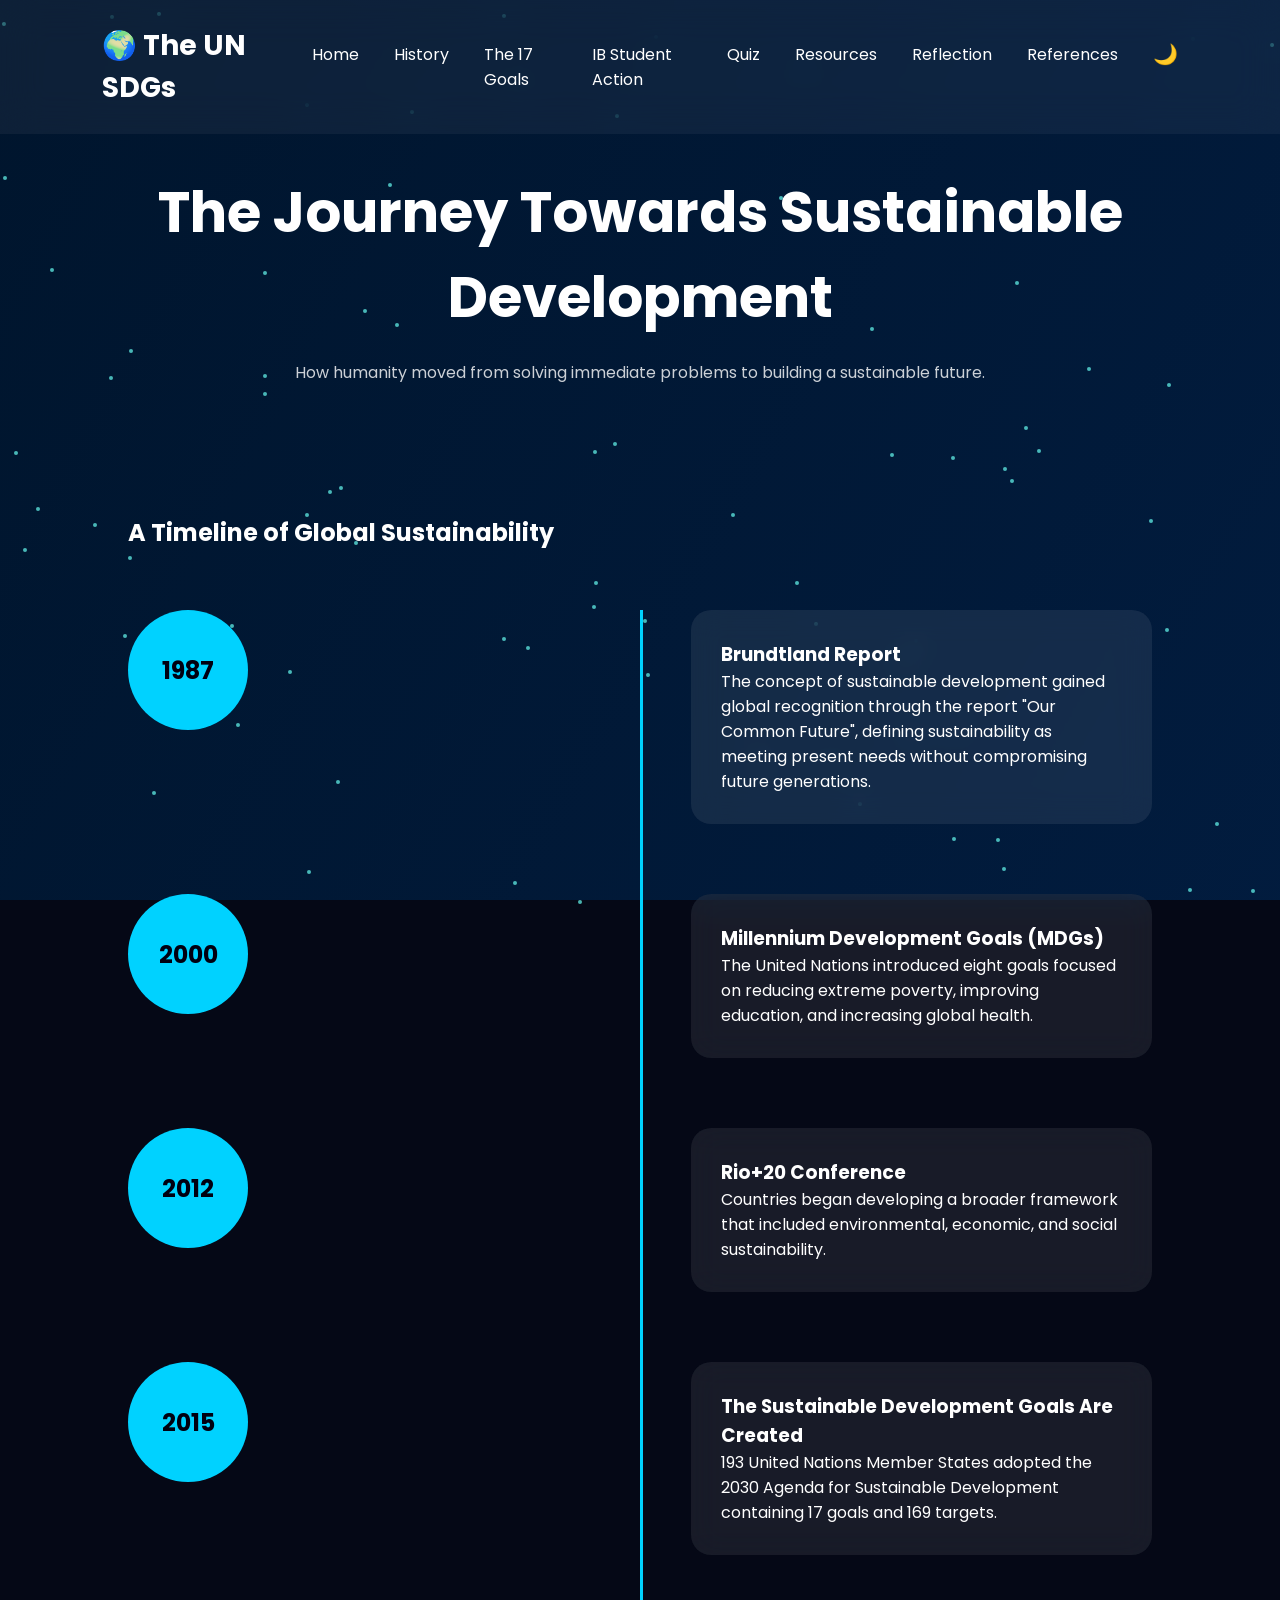
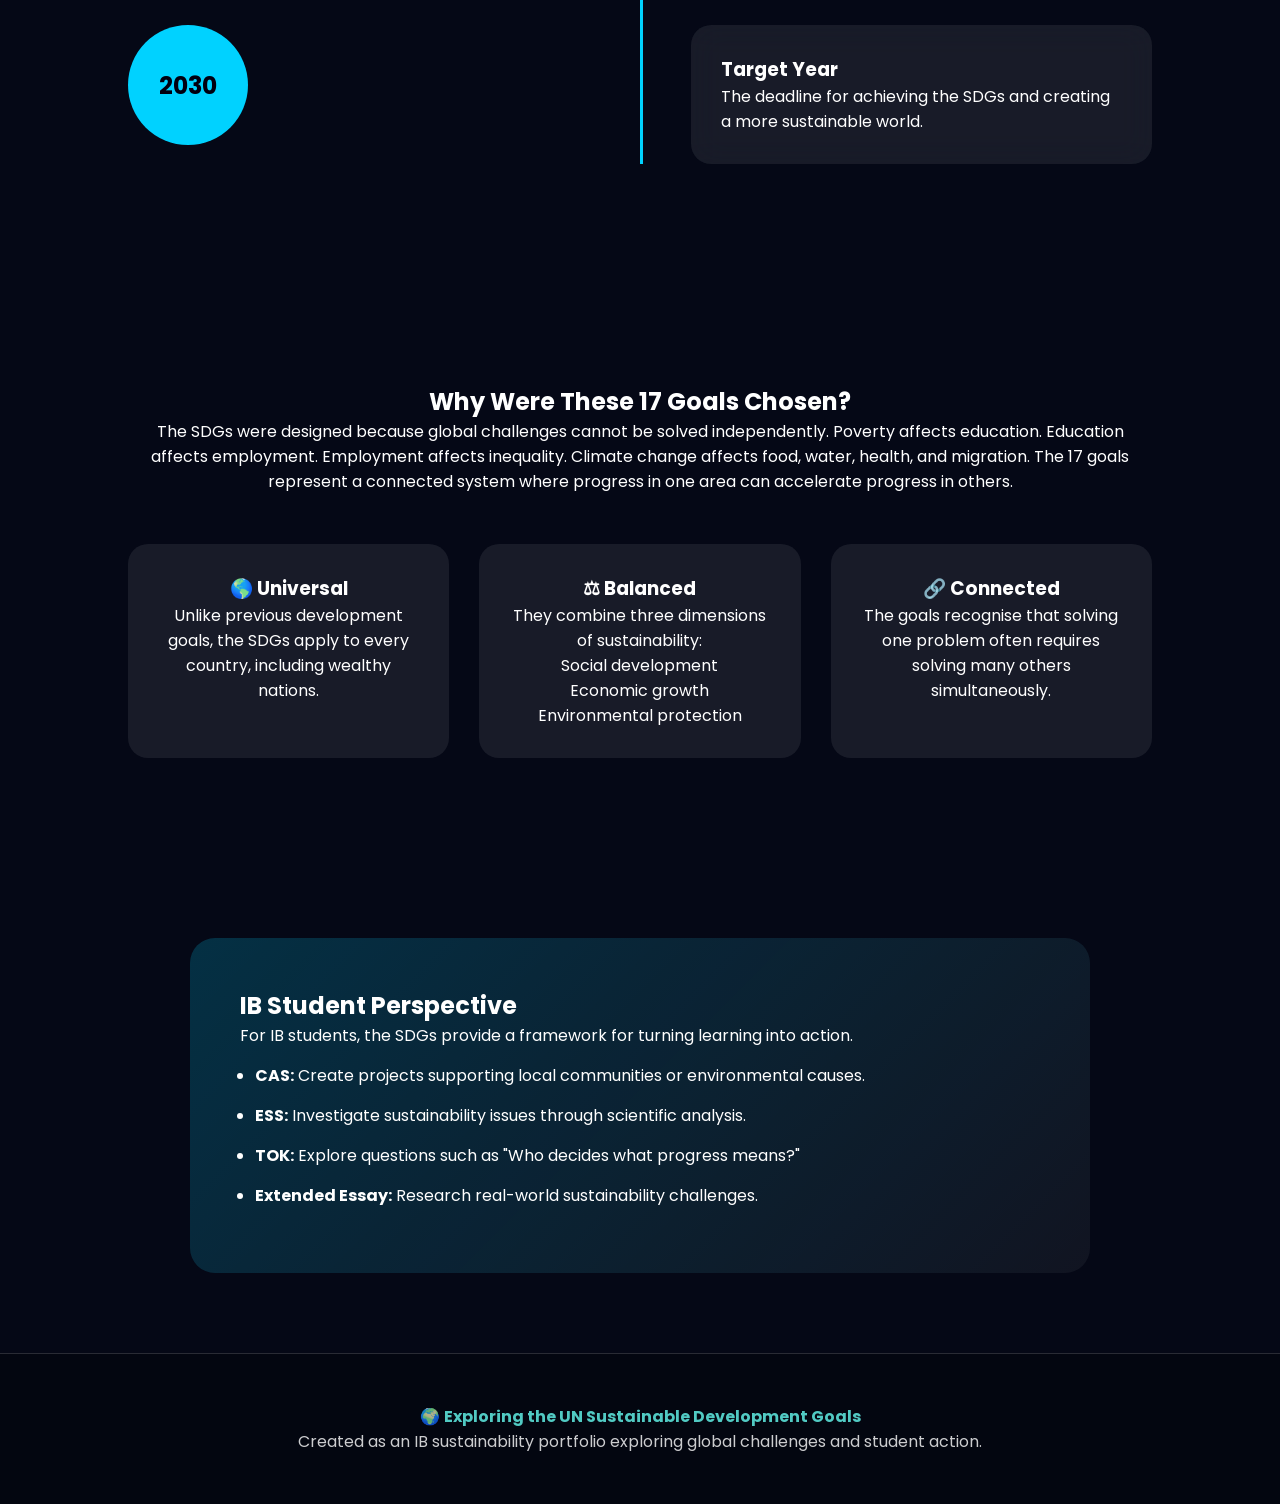
==== history.html @ d24078b5 "Initial upload of SDG portfolio" ====
<!DOCTYPE html>
<html lang="en">

<head>

<meta charset="UTF-8">
<meta name="viewport" content="width=device-width, initial-scale=1.0">

<title>History of the SDGs | The UN SDGs</title>

<link rel="stylesheet" href="assets/css/style.css">
<link rel="stylesheet" href="assets/css/animations.css">
<link rel="stylesheet" href="assets/css/history.css">


<link href="https://fonts.googleapis.com/css2?family=Poppins:wght@300;400;700&display=swap" rel="stylesheet">


</head>


<body>


<div class="background"></div>


<header>

<nav>

<div class="logo">

🌍 The UN SDGs

</div>


<div class="menu-toggle">

☰

</div>


<ul class="nav-links">

<li>
<a href="index.html">
Home
</a>
</li>


<li>
<a href="history.html">
History
</a>
</li>


<li>
<a href="goals.html">
The 17 Goals
</a>
</li>


<li>
<a href="ib.html">
IB Student Action
</a>
</li>


<li>
<a href="quiz.html">
Quiz
</a>
</li>


<li>
<a href="resources.html">
Resources
</a>
</li>


<li>
<a href="reflection.html">
Reflection
</a>
</li>


<li>
<a href="references.html">
References
</a>
</li>


<li>

<button id="theme-toggle">

🌙

</button>

</li>


</ul>


</nav>

</header>




<section class="history-hero">


<h1>
The Journey Towards Sustainable Development
</h1>


<p>
How humanity moved from solving immediate problems to building a sustainable future.
</p>


</section>





<section class="timeline-section">


<h2>
A Timeline of Global Sustainability
</h2>



<div class="timeline">



<div class="timeline-item">

<div class="year">
1987
</div>


<div class="content">

<h3>
Brundtland Report
</h3>

<p>

The concept of sustainable development gained global recognition through the report
"Our Common Future", defining sustainability as meeting present needs without compromising future generations.

</p>

</div>

</div>





<div class="timeline-item">

<div class="year">
2000
</div>


<div class="content">

<h3>
Millennium Development Goals (MDGs)
</h3>


<p>

The United Nations introduced eight goals focused on reducing extreme poverty, improving education, and increasing global health.

</p>


</div>

</div>






<div class="timeline-item">


<div class="year">
2012
</div>


<div class="content">

<h3>
Rio+20 Conference
</h3>


<p>

Countries began developing a broader framework that included environmental, economic, and social sustainability.

</p>

</div>


</div>






<div class="timeline-item">


<div class="year">
2015
</div>


<div class="content">


<h3>
The Sustainable Development Goals Are Created
</h3>


<p>

193 United Nations Member States adopted the 2030 Agenda for Sustainable Development containing 17 goals and 169 targets.

</p>


</div>


</div>







<div class="timeline-item">


<div class="year">
2030
</div>


<div class="content">

<h3>
Target Year
</h3>


<p>

The deadline for achieving the SDGs and creating a more sustainable world.

</p>


</div>


</div>




</div>


</section>







<section class="why">


<h2>
Why Were These 17 Goals Chosen?
</h2>



<p>

The SDGs were designed because global challenges cannot be solved independently.

Poverty affects education. Education affects employment. Employment affects inequality. Climate change affects food, water, health, and migration.

The 17 goals represent a connected system where progress in one area can accelerate progress in others.

</p>




<div class="why-grid">



<div>

<h3>
🌎 Universal
</h3>

<p>

Unlike previous development goals, the SDGs apply to every country, including wealthy nations.

</p>

</div>



<div>

<h3>
⚖ Balanced
</h3>

<p>

They combine three dimensions of sustainability:

<br>
Social development
<br>
Economic growth
<br>
Environmental protection

</p>

</div>





<div>

<h3>
🔗 Connected
</h3>


<p>

The goals recognise that solving one problem often requires solving many others simultaneously.

</p>


</div>


</div>


</section>







<section class="ib-box">


<h2>
IB Student Perspective
</h2>



<p>

For IB students, the SDGs provide a framework for turning learning into action.

</p>



<ul>

<li>
<strong>CAS:</strong> Create projects supporting local communities or environmental causes.
</li>


<li>
<strong>ESS:</strong> Investigate sustainability issues through scientific analysis.
</li>


<li>
<strong>TOK:</strong> Explore questions such as "Who decides what progress means?"
</li>


<li>
<strong>Extended Essay:</strong> Research real-world sustainability challenges.
</li>


</ul>



</section>





<footer>

<p>

🌍 <strong>
Exploring the UN Sustainable Development Goals
</strong>

</p>


<p>

Created as an IB sustainability portfolio exploring global challenges and student action.

</p>


</footer>

<script src="assets/js/particles.js"></script>

</body>

</html>
---- assets/css/style.css ----
*{
margin:0;
padding:0;
box-sizing:border-box;
}

body{

font-family:"Poppins",sans-serif;

background:#050816;

color:white;

overflow-x:hidden;

}

.background{

position:fixed;

width:100%;

height:100%;

background:

linear-gradient(120deg,#00152d,#021e44,#002855,#00152d);

background-size:400% 400%;

z-index:-10;

animation:gradient 15s ease infinite;

}

nav{

display:flex;

justify-content:space-between;

align-items:center;

padding:25px 8%;

backdrop-filter:blur(20px);

background:rgba(255,255,255,.05);

position:fixed;

width:100%;

z-index:100;

}

.logo{

font-size:28px;

font-weight:bold;

}

nav ul{

display:flex;

gap:35px;

list-style:none;

}

nav a{

text-decoration:none;

color:white;

transition:.3s;

}

nav a:hover{

color:#6ef3ff;

}

.hero{

display:flex;

justify-content:center;

align-items:center;

height:100vh;

text-align:center;

padding:40px;

}

.hero h1{

font-size:4rem;

max-width:900px;

}

.hero span{

color:#66fcf1;

}

.hero p{

margin-top:25px;

font-size:1.2rem;

opacity:.85;

max-width:700px;

margin-inline:auto;

}

.btn{

display:inline-block;

margin-top:40px;

padding:15px 35px;

background:#00d2ff;

border-radius:50px;

color:black;

text-decoration:none;

font-weight:bold;

transition:.3s;

}

.btn:hover{

transform:translateY(-5px);

box-shadow:0 0 30px cyan;

}

.intro{

padding:120px 10%;

text-align:center;

}

.intro h2{

font-size:2.8rem;

margin-bottom:25px;

}

.cards{

margin-top:70px;

display:grid;

grid-template-columns:repeat(auto-fit,minmax(300px,1fr));

gap:30px;

}

.card{

padding:40px;

background:rgba(255,255,255,.08);

border:1px solid rgba(255,255,255,.15);

border-radius:20px;

backdrop-filter:blur(15px);

transition:.4s;

}

.card:hover{

transform:translateY(-10px);

box-shadow:0 0 30px #00d2ff55;

}

footer{

padding:50px;

text-align:center;

background:#01040e;

margin-top:120px;

}

/* PART 6 UPGRADES */


nav.scrolled{

background:
rgba(0,0,0,.75);

}



.menu-toggle{

display:none;

font-size:30px;

cursor:pointer;

}



.light{

background:#eef7ff;

color:#111;

}



.light .card,
.light .goal-card,
.light .action-card{

background:white;

color:#111;

}





#theme-toggle{

border:none;

background:none;

font-size:20px;

cursor:pointer;

}




@media(max-width:900px){


.menu-toggle{

display:block;

}



.nav-links{

position:absolute;

top:80px;

right:0;

background:#071426;

width:100%;

display:none;

flex-direction:column;

padding:30px;

}



.nav-links.active{

display:flex;

}


}

/* =====================
PART 7 VISUAL UPGRADES
===================== */


.hero{

position:relative;

background:

linear-gradient(
rgba(0,10,30,.55),
rgba(0,10,30,.8)
),

url("../images/hero/earth.jpg");

background-size:cover;

background-position:center;

}



.hero-content{

position:relative;

z-index:2;

}



.hero-buttons{

display:flex;

justify-content:center;

gap:20px;

flex-wrap:wrap;

}



.secondary{

background:transparent;

border:

2px solid #66fcf1;

color:white;

}



.image-grid{

display:grid;

grid-template-columns:

repeat(auto-fit,minmax(280px,1fr));

gap:35px;

margin-top:60px;

}



.image-card{

background:

rgba(255,255,255,.08);

border-radius:25px;

overflow:hidden;

transition:.4s;

}



.image-card:hover{

transform:translateY(-15px);

box-shadow:

0 0 40px rgba(0,210,255,.4);

}



.image-card img{

width:100%;

height:220px;

object-fit:cover;

}



.image-card h3{

margin:20px;

}



.image-card p{

padding:0 20px 25px;

opacity:.8;

}

/* ==========================
FINAL FOOTER DESIGN
========================== */


footer{

padding:50px 10%;

text-align:center;

background:

rgba(0,0,0,.25);

border-top:

1px solid rgba(255,255,255,.15);

margin-top:80px;

}



footer p{

opacity:.8;

}



footer strong{

color:#66fcf1;

}

/* ==========================
MOBILE RESPONSIVENESS
========================== */


@media(max-width:900px){


.nav-links{


position:absolute;


top:80px;


left:0;


width:100%;


background:

rgba(0,0,0,.8);


flex-direction:column;


padding:30px;


display:none;


}



.nav-links.active{


display:flex;


}




.logo{

font-size:1rem;

}



.hero h1,
.goals-hero h1,
.quiz-hero h1,
.resource-hero h1,
.reference-hero h1,
.reflection-hero h1{


font-size:2.5rem;


}


}
---- assets/css/animations.css ----
@keyframes gradient{

0%{

background-position:0% 50%;

}

50%{

background-position:100% 50%;

}

100%{

background-position:0% 50%;

}

}

.hero{

animation:fade 1.5s ease;

}

@keyframes fade{

from{

opacity:0;

transform:translateY(50px);

}

to{

opacity:1;

transform:translateY(0);

}

}

.card{

animation:up 1.5s;

}

@keyframes up{

from{

opacity:0;

transform:translateY(60px);

}

to{

opacity:1;

transform:translateY(0);

}

}

.particle{

position:absolute;

width:4px;

height:4px;

background:#66fcf1;

border-radius:50%;

opacity:.7;

animation:

float 10s infinite;

}



@keyframes float{


0%{

transform:
translateY(0);

}


50%{

transform:
translateY(-100px);

}


100%{

transform:
translateY(0);

}


}

.card,
.image-card,
.action-card,
.subject-grid div{

opacity:0;

transform:
translateY(40px);

transition:

all .8s ease;

}
---- assets/css/history.css ----
.history-hero{

padding-top:170px;

text-align:center;

padding-bottom:80px;

}


.history-hero h1{

font-size:3.5rem;

}



.history-hero p{

margin-top:20px;

opacity:.8;

}




.timeline-section{

padding:50px 10%;

}



.timeline{

position:relative;

margin-top:60px;

}


.timeline::before{

content:"";

position:absolute;

left:50%;

height:100%;

width:3px;

background:#00d2ff;

}



.timeline-item{

display:flex;

justify-content:space-between;

margin-bottom:70px;

}



.year{

width:120px;

height:120px;

border-radius:50%;

background:#00d2ff;

color:#001;

display:flex;

align-items:center;

justify-content:center;

font-weight:bold;

font-size:1.5rem;

}



.content{

width:45%;

background:rgba(255,255,255,.08);

padding:30px;

border-radius:20px;

backdrop-filter:blur(15px);

}





.why{

padding:100px 10%;

text-align:center;

}



.why-grid{

display:grid;

grid-template-columns:

repeat(auto-fit,minmax(250px,1fr));

gap:30px;

margin-top:50px;

}



.why-grid div{

background:

rgba(255,255,255,.08);

padding:30px;

border-radius:20px;

}



.ib-box{

margin:80px auto;

max-width:900px;

padding:50px;

background:

linear-gradient(

135deg,

rgba(0,210,255,.2),

rgba(255,255,255,.05)

);

border-radius:25px;

}



.ib-box li{

margin:15px;

}



@media(max-width:700px){


.timeline::before{

left:20px;

}


.timeline-item{

flex-direction:column;

gap:20px;

}


.content{

width:100%;

}


}
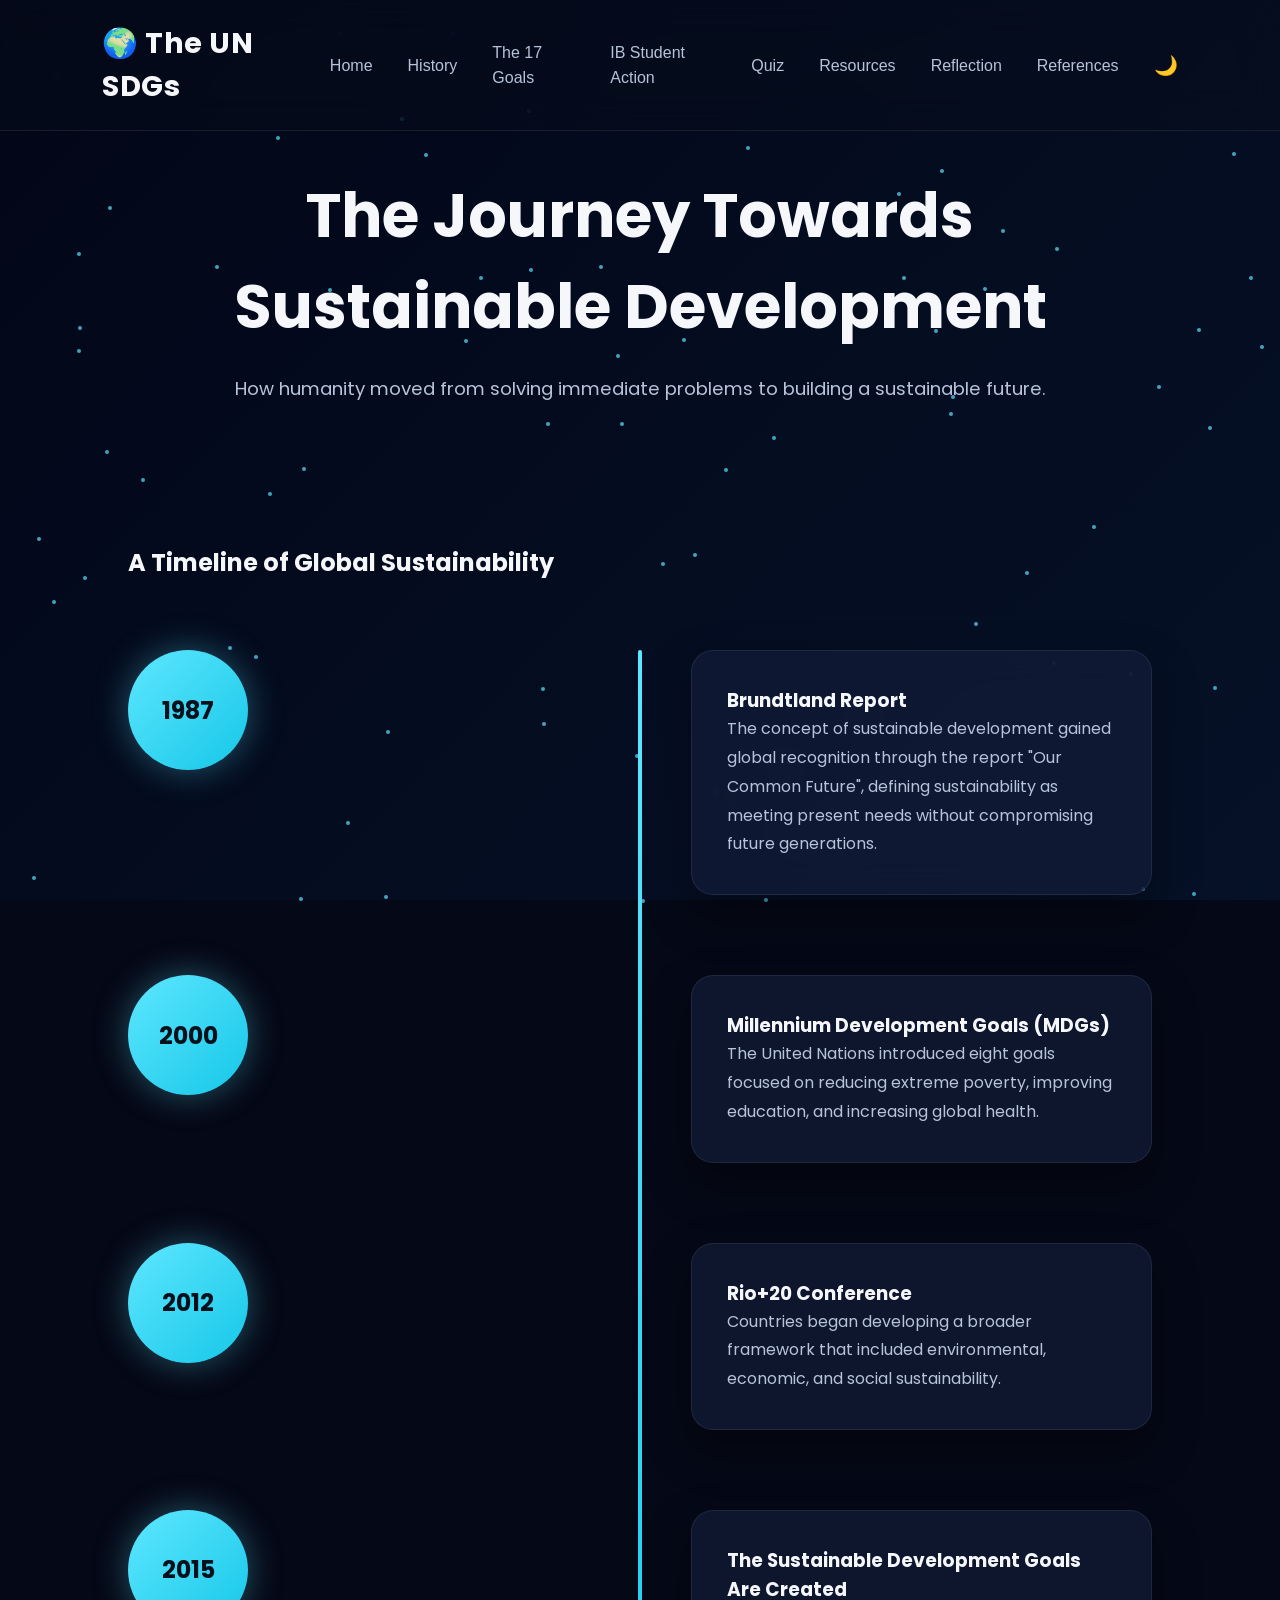
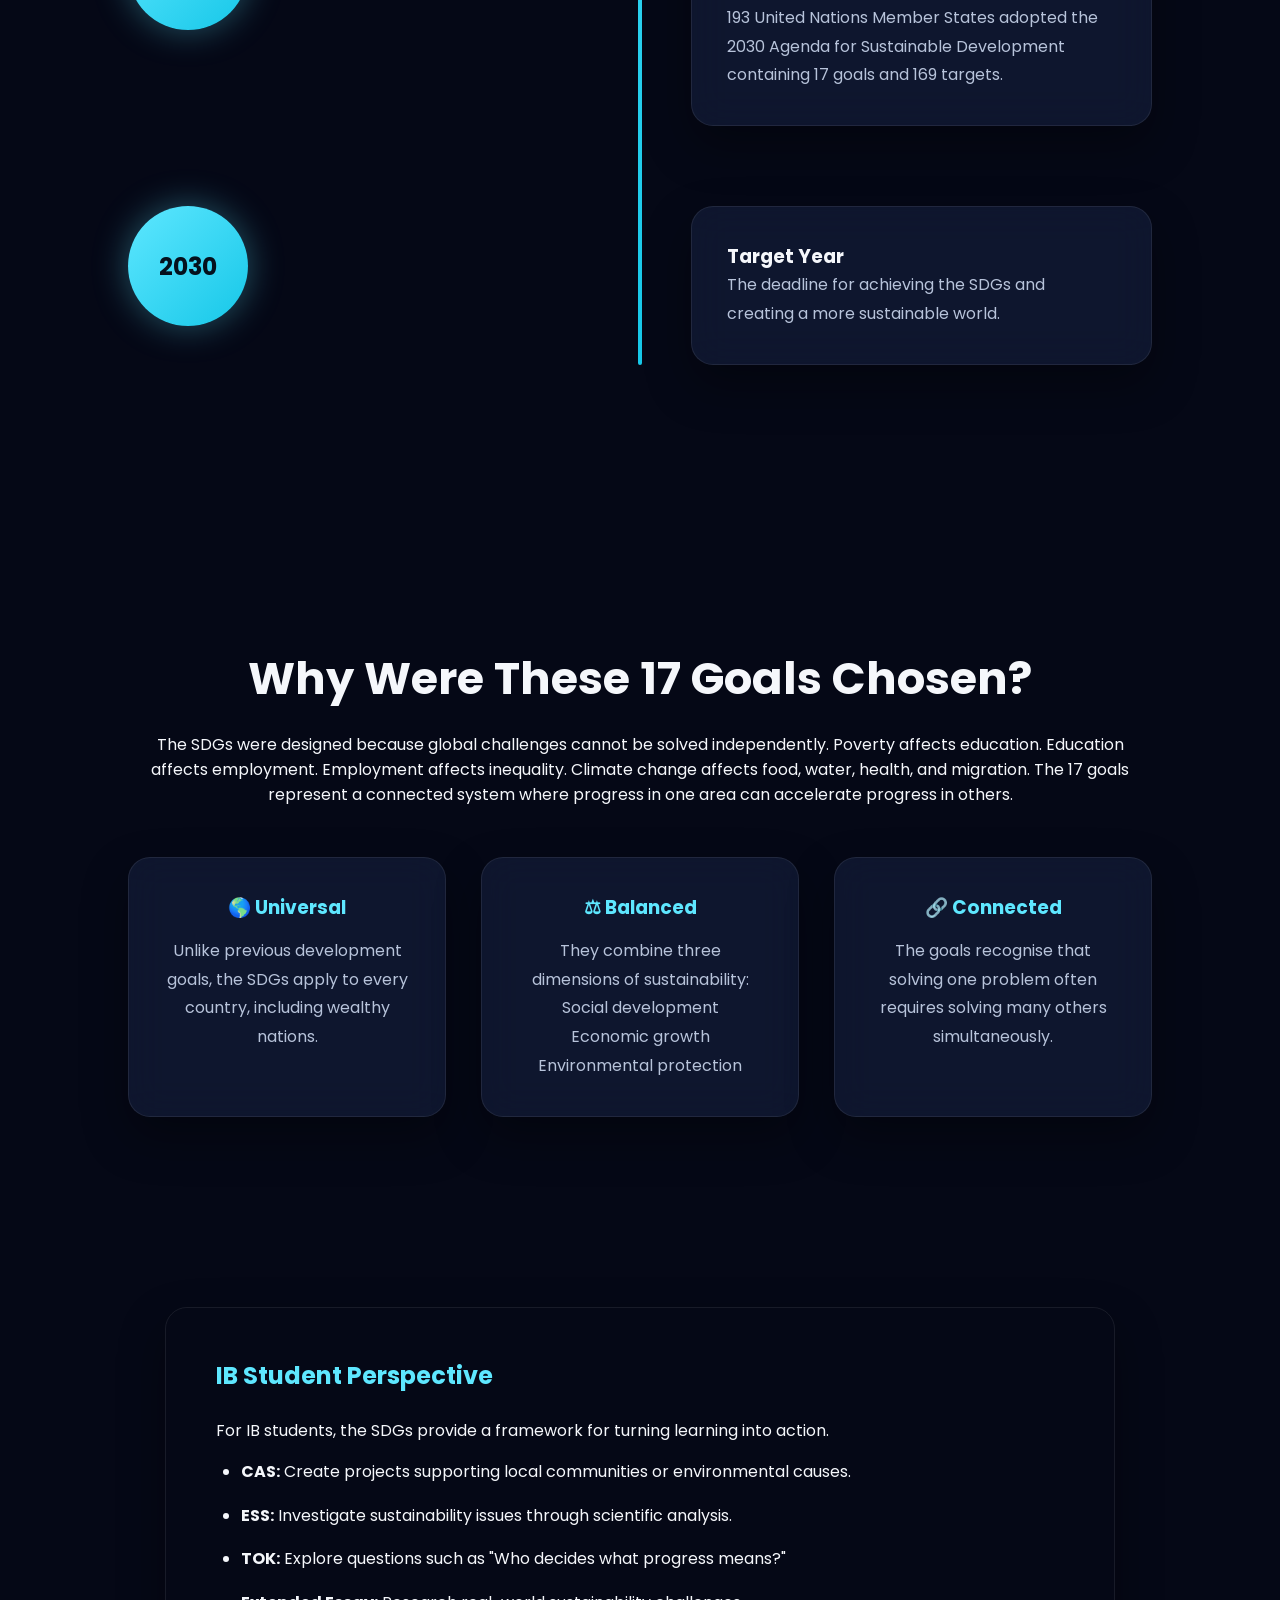
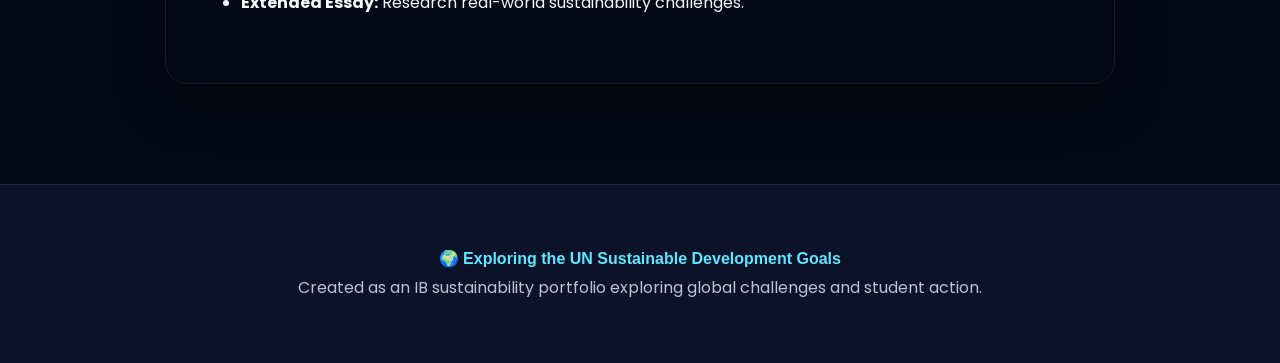
==== commit 2987fd5b: "Update history.html" ====
--- a/history.html
+++ b/history.html
@@ -482,8 +482,10 @@
 
 </footer>
 
+<script src="assets/js/main.js"></script>
+
 <script src="assets/js/particles.js"></script>
 
 </body>
 
-</html>+</html>
--- a/assets/css/style.css
+++ b/assets/css/style.css
@@ -1,587 +1,863 @@
 *{
+
 margin:0;
+
 padding:0;
+
 box-sizing:border-box;
+
+}
+
+:root{
+
+--bg:#050816;
+
+--surface:#0c1328;
+
+--surface-light:#13203d;
+
+--card:rgba(18,29,56,.72);
+
+--card-hover:rgba(24,38,70,.82);
+
+--card-border:rgba(255,255,255,.08);
+
+--text:#f5f7fb;
+
+--text-muted:#b7c3da;
+
+--accent:#5ee7ff;
+
+--accent-dark:#16c7e8;
+
+--accent-text:#04111d;
+
+--shadow:0 20px 45px rgba(0,0,0,.35);
+
+--glow:0 0 35px rgba(94,231,255,.35);
+
+--radius:22px;
+
+--background:
+
+linear-gradient(
+
+135deg,
+
+#020617,
+
+#07152d,
+
+#0b2145,
+
+#05101f
+
+);
+
+}
+
+body.light{
+
+--bg:#f4f9ff;
+
+--surface:#ffffff;
+
+--surface-light:#eef7ff;
+
+--card:rgba(255,255,255,.95);
+
+--card-hover:#ffffff;
+
+--card-border:#d8e7f7;
+
+--text:#172033;
+
+--text-muted:#607089;
+
+--accent:#1d8fff;
+
+--accent-dark:#006fd6;
+
+--accent-text:#ffffff;
+
+--shadow:0 18px 40px rgba(0,70,140,.10);
+
+--glow:0 0 30px rgba(29,143,255,.20);
+
+--background:
+
+linear-gradient(
+
+135deg,
+
+#f7fbff,
+
+#edf6ff,
+
+#e7f2ff,
+
+#f9fcff
+
+);
+
+}
+
+html{
+
+scroll-behavior:smooth;
+
 }
 
 body{
 
 font-family:"Poppins",sans-serif;
 
-background:#050816;
-
-color:white;
+background:var(--bg);
+
+color:var(--text);
 
 overflow-x:hidden;
 
+transition:
+
+background .35s,
+
+color .35s;
+
 }
 
 .background{
 
 position:fixed;
 
+inset:0;
+
+background:var(--background);
+
+background-size:400% 400%;
+
+z-index:-10;
+
+animation:gradient 15s ease infinite;
+
+}
+
+nav{
+
+position:fixed;
+
+top:0;
+
+left:0;
+
 width:100%;
 
-height:100%;
+display:flex;
+
+justify-content:space-between;
+
+align-items:center;
+
+padding:22px 8%;
+
+background:rgba(8,14,28,.45);
+
+backdrop-filter:blur(20px);
+
+-webkit-backdrop-filter:blur(20px);
+
+border-bottom:1px solid var(--card-border);
+
+z-index:1000;
+
+transition:.35s;
+
+}
+
+body.light nav{
+
+background:rgba(255,255,255,.82);
+
+}
+
+nav.scrolled{
+
+padding:18px 8%;
+
+background:rgba(5,10,22,.88);
+
+box-shadow:var(--shadow);
+
+}
+
+body.light nav.scrolled{
+
+background:rgba(255,255,255,.96);
+
+}
+
+.logo{
+
+font-size:1.8rem;
+
+font-weight:700;
+
+letter-spacing:.5px;
+
+color:var(--text);
+
+}
+
+nav ul{
+
+display:flex;
+
+align-items:center;
+
+gap:35px;
+
+list-style:none;
+
+}
+
+nav a{
+
+position:relative;
+
+text-decoration:none;
+
+color:var(--text-muted);
+
+font-weight:500;
+
+transition:.3s;
+
+}
+
+nav a:hover{
+
+color:var(--accent);
+
+}
+
+nav a::after{
+
+content:"";
+
+position:absolute;
+
+left:0;
+
+bottom:-8px;
+
+width:0;
+
+height:2px;
+
+background:var(--accent);
+
+transition:.3s;
+
+}
+
+nav a:hover::after{
+
+width:100%;
+
+}
+
+.menu-toggle{
+
+display:none;
+
+font-size:1.8rem;
+
+cursor:pointer;
+
+color:var(--text);
+
+}
+
+#theme-toggle{
+
+border:none;
+
+background:transparent;
+
+color:var(--text);
+
+font-size:1.2rem;
+
+cursor:pointer;
+
+transition:.3s;
+
+}
+
+#theme-toggle:hover{
+
+color:var(--accent);
+
+transform:rotate(15deg);
+
+}
+
+.hero{
+
+position:relative;
+
+display:flex;
+
+justify-content:center;
+
+align-items:center;
+
+min-height:100vh;
+
+padding:120px 8% 80px;
+
+text-align:center;
 
 background:
 
-linear-gradient(120deg,#00152d,#021e44,#002855,#00152d);
-
-background-size:400% 400%;
-
-z-index:-10;
-
-animation:gradient 15s ease infinite;
-
-}
-
-nav{
+linear-gradient(
+
+rgba(3,10,25,.55),
+
+rgba(3,10,25,.75)
+
+),
+
+url("../images/hero/earth.jpg");
+
+background-size:cover;
+
+background-position:center;
+
+overflow:hidden;
+
+}
+
+body.light .hero{
+
+background:
+
+linear-gradient(
+
+rgba(245,250,255,.60),
+
+rgba(230,242,255,.75)
+
+),
+
+url("../images/hero/earth.jpg");
+
+background-size:cover;
+
+background-position:center;
+
+}
+
+.hero-content{
+
+max-width:900px;
+
+z-index:2;
+
+}
+
+.hero h1{
+
+font-size:4.2rem;
+
+line-height:1.15;
+
+margin-bottom:25px;
+
+}
+
+.hero span{
+
+color:var(--accent);
+
+}
+
+.hero p{
+
+font-size:1.15rem;
+
+line-height:1.8;
+
+color:var(--text-muted);
+
+max-width:760px;
+
+margin:auto;
+
+}
+
+.hero-buttons{
 
 display:flex;
 
-justify-content:space-between;
+justify-content:center;
+
+gap:20px;
+
+margin-top:45px;
+
+flex-wrap:wrap;
+
+}
+
+.btn{
+
+display:inline-flex;
 
 align-items:center;
 
-padding:25px 8%;
+justify-content:center;
+
+padding:16px 38px;
+
+border:none;
+
+border-radius:999px;
+
+background:linear-gradient(
+
+135deg,
+
+var(--accent),
+
+var(--accent-dark)
+
+);
+
+color:var(--accent-text);
+
+font-weight:600;
+
+font-size:1rem;
+
+text-decoration:none;
+
+box-shadow:var(--shadow);
+
+transition:.35s;
+
+}
+
+.btn:hover{
+
+transform:translateY(-6px);
+
+box-shadow:var(--glow);
+
+}
+
+.secondary{
+
+background:transparent;
+
+color:var(--text);
+
+border:2px solid var(--accent);
+
+box-shadow:none;
+
+}
+
+.secondary:hover{
+
+background:var(--accent);
+
+color:var(--accent-text);
+
+}
+
+.intro{
+
+padding:120px 10%;
+
+text-align:center;
+
+}
+
+.intro h2{
+
+font-size:2.8rem;
+
+margin-bottom:20px;
+
+}
+
+.intro p{
+
+max-width:800px;
+
+margin:auto;
+
+line-height:1.8;
+
+color:var(--text-muted);
+
+}
+
+.cards{
+
+display:grid;
+
+grid-template-columns:
+
+repeat(auto-fit,minmax(300px,1fr));
+
+gap:35px;
+
+margin-top:70px;
+
+}
+
+.card{
+
+background:var(--card);
+
+border:1px solid var(--card-border);
+
+border-radius:var(--radius);
+
+padding:40px;
+
+backdrop-filter:blur(18px);
+
+-webkit-backdrop-filter:blur(18px);
+
+box-shadow:var(--shadow);
+
+transition:.35s;
+
+}
+
+.card:hover{
+
+background:var(--card-hover);
+
+transform:translateY(-10px);
+
+box-shadow:var(--glow);
+
+}
+
+.card h3{
+
+font-size:1.6rem;
+
+margin-bottom:18px;
+
+color:var(--accent);
+
+}
+
+.card p{
+
+line-height:1.8;
+
+color:var(--text-muted);
+
+}
+
+.image-grid{
+
+display:grid;
+
+grid-template-columns:
+
+repeat(auto-fit,minmax(280px,1fr));
+
+gap:35px;
+
+margin-top:60px;
+
+}
+
+.image-card{
+
+background:var(--card);
+
+border:1px solid var(--card-border);
+
+border-radius:var(--radius);
+
+overflow:hidden;
+
+backdrop-filter:blur(18px);
+
+-webkit-backdrop-filter:blur(18px);
+
+box-shadow:var(--shadow);
+
+transition:.35s;
+
+}
+
+.image-card:hover{
+
+transform:translateY(-12px);
+
+box-shadow:var(--glow);
+
+}
+
+.image-card img{
+
+width:100%;
+
+height:220px;
+
+object-fit:cover;
+
+transition:.4s;
+
+}
+
+.image-card:hover img{
+
+transform:scale(1.08);
+
+}
+
+.image-card h3{
+
+margin:24px;
+
+color:var(--accent);
+
+}
+
+.image-card p{
+
+margin:0 24px 28px;
+
+line-height:1.8;
+
+color:var(--text-muted);
+
+}
+
+footer{
+
+padding:60px 10%;
+
+margin-top:100px;
+
+text-align:center;
+
+background:var(--surface);
+
+border-top:1px solid var(--card-border);
+
+}
+
+footer p{
+
+color:var(--text-muted);
+
+line-height:1.8;
+
+}
+
+footer strong{
+
+color:var(--accent);
+
+font-weight:600;
+
+}
+
+::selection{
+
+background:var(--accent);
+
+color:var(--accent-text);
+
+}
+
+img{
+
+display:block;
+
+max-width:100%;
+
+}
+
+button,
+input,
+textarea,
+select{
+
+font:inherit;
+
+}
+
+button{
+
+cursor:pointer;
+
+}
+
+button:focus-visible,
+a:focus-visible{
+
+outline:3px solid var(--accent);
+
+outline-offset:4px;
+
+border-radius:10px;
+
+}
+
+@media(max-width:900px){
+
+.menu-toggle{
+
+display:block;
+
+}
+
+.nav-links{
+
+position:absolute;
+
+top:100%;
+
+left:0;
+
+width:100%;
+
+display:none;
+
+flex-direction:column;
+
+align-items:center;
+
+gap:25px;
+
+padding:35px;
+
+background:var(--surface);
 
 backdrop-filter:blur(20px);
 
-background:rgba(255,255,255,.05);
-
-position:fixed;
-
-width:100%;
-
-z-index:100;
+border-top:1px solid var(--card-border);
+
+box-shadow:var(--shadow);
+
+}
+
+.nav-links.active{
+
+display:flex;
 
 }
 
 .logo{
 
-font-size:28px;
-
-font-weight:bold;
-
-}
-
-nav ul{
-
-display:flex;
-
-gap:35px;
-
-list-style:none;
-
-}
-
-nav a{
-
-text-decoration:none;
-
-color:white;
-
-transition:.3s;
-
-}
-
-nav a:hover{
-
-color:#6ef3ff;
+font-size:1.2rem;
 
 }
 
 .hero{
 
-display:flex;
-
-justify-content:center;
-
-align-items:center;
-
-height:100vh;
-
-text-align:center;
-
-padding:40px;
-
-}
-
-.hero h1{
-
-font-size:4rem;
-
-max-width:900px;
-
-}
-
-.hero span{
-
-color:#66fcf1;
-
-}
-
-.hero p{
-
-margin-top:25px;
-
-font-size:1.2rem;
-
-opacity:.85;
-
-max-width:700px;
-
-margin-inline:auto;
-
-}
-
-.btn{
-
-display:inline-block;
-
-margin-top:40px;
-
-padding:15px 35px;
-
-background:#00d2ff;
-
-border-radius:50px;
-
-color:black;
-
-text-decoration:none;
-
-font-weight:bold;
-
-transition:.3s;
-
-}
-
-.btn:hover{
-
-transform:translateY(-5px);
-
-box-shadow:0 0 30px cyan;
-
-}
-
-.intro{
-
-padding:120px 10%;
-
-text-align:center;
-
-}
-
-.intro h2{
-
-font-size:2.8rem;
-
-margin-bottom:25px;
-
-}
-
-.cards{
-
-margin-top:70px;
-
-display:grid;
-
-grid-template-columns:repeat(auto-fit,minmax(300px,1fr));
-
-gap:30px;
-
-}
-
-.card{
-
-padding:40px;
-
-background:rgba(255,255,255,.08);
-
-border:1px solid rgba(255,255,255,.15);
-
-border-radius:20px;
-
-backdrop-filter:blur(15px);
-
-transition:.4s;
-
-}
-
-.card:hover{
-
-transform:translateY(-10px);
-
-box-shadow:0 0 30px #00d2ff55;
-
-}
-
-footer{
-
-padding:50px;
-
-text-align:center;
-
-background:#01040e;
-
-margin-top:120px;
-
-}
-
-/* PART 6 UPGRADES */
-
-
-nav.scrolled{
-
-background:
-rgba(0,0,0,.75);
-
-}
-
-
-
-.menu-toggle{
-
-display:none;
-
-font-size:30px;
-
-cursor:pointer;
-
-}
-
-
-
-.light{
-
-background:#eef7ff;
-
-color:#111;
-
-}
-
-
-
-.light .card,
-.light .goal-card,
-.light .action-card{
-
-background:white;
-
-color:#111;
-
-}
-
-
-
-
-
-#theme-toggle{
-
-border:none;
-
-background:none;
-
-font-size:20px;
-
-cursor:pointer;
-
-}
-
-
-
-
-@media(max-width:900px){
-
-
-.menu-toggle{
-
-display:block;
-
-}
-
-
-
-.nav-links{
-
-position:absolute;
-
-top:80px;
-
-right:0;
-
-background:#071426;
-
-width:100%;
-
-display:none;
-
-flex-direction:column;
-
-padding:30px;
-
-}
-
-
-
-.nav-links.active{
-
-display:flex;
-
-}
-
-
-}
-
-/* =====================
-PART 7 VISUAL UPGRADES
-===================== */
-
-
-.hero{
-
-position:relative;
-
-background:
-
-linear-gradient(
-rgba(0,10,30,.55),
-rgba(0,10,30,.8)
-),
-
-url("../images/hero/earth.jpg");
-
-background-size:cover;
-
-background-position:center;
-
-}
-
-
-
-.hero-content{
-
-position:relative;
-
-z-index:2;
-
-}
-
-
-
-.hero-buttons{
-
-display:flex;
-
-justify-content:center;
-
-gap:20px;
-
-flex-wrap:wrap;
-
-}
-
-
-
-.secondary{
-
-background:transparent;
-
-border:
-
-2px solid #66fcf1;
-
-color:white;
-
-}
-
-
-
-.image-grid{
-
-display:grid;
-
-grid-template-columns:
-
-repeat(auto-fit,minmax(280px,1fr));
-
-gap:35px;
-
-margin-top:60px;
-
-}
-
-
-
-.image-card{
-
-background:
-
-rgba(255,255,255,.08);
-
-border-radius:25px;
-
-overflow:hidden;
-
-transition:.4s;
-
-}
-
-
-
-.image-card:hover{
-
-transform:translateY(-15px);
-
-box-shadow:
-
-0 0 40px rgba(0,210,255,.4);
-
-}
-
-
-
-.image-card img{
-
-width:100%;
-
-height:220px;
-
-object-fit:cover;
-
-}
-
-
-
-.image-card h3{
-
-margin:20px;
-
-}
-
-
-
-.image-card p{
-
-padding:0 20px 25px;
-
-opacity:.8;
-
-}
-
-/* ==========================
-FINAL FOOTER DESIGN
-========================== */
-
-
-footer{
-
-padding:50px 10%;
-
-text-align:center;
-
-background:
-
-rgba(0,0,0,.25);
-
-border-top:
-
-1px solid rgba(255,255,255,.15);
-
-margin-top:80px;
-
-}
-
-
-
-footer p{
-
-opacity:.8;
-
-}
-
-
-
-footer strong{
-
-color:#66fcf1;
-
-}
-
-/* ==========================
-MOBILE RESPONSIVENESS
-========================== */
-
-
-@media(max-width:900px){
-
-
-.nav-links{
-
-
-position:absolute;
-
-
-top:80px;
-
-
-left:0;
-
-
-width:100%;
-
-
-background:
-
-rgba(0,0,0,.8);
-
-
-flex-direction:column;
-
-
-padding:30px;
-
-
-display:none;
-
-
-}
-
-
-
-.nav-links.active{
-
-
-display:flex;
-
-
-}
-
-
-
-
-.logo{
-
-font-size:1rem;
-
-}
-
-
+padding:140px 8% 80px;
+
+}
 
 .hero h1,
 .goals-hero h1,
+.history-hero h1,
+.ib-hero h1,
 .quiz-hero h1,
 .resource-hero h1,
 .reference-hero h1,
 .reflection-hero h1{
 
-
-font-size:2.5rem;
-
-
-}
-
-
-}
+font-size:2.6rem;
+
+}
+
+.hero p{
+
+font-size:1rem;
+
+}
+
+.hero-buttons{
+
+flex-direction:column;
+
+align-items:center;
+
+}
+
+.btn{
+
+width:230px;
+
+}
+
+.cards,
+.image-grid{
+
+grid-template-columns:1fr;
+
+}
+
+}
+
+@media(max-width:600px){
+
+.hero h1,
+.goals-hero h1,
+.history-hero h1,
+.ib-hero h1,
+.quiz-hero h1,
+.resource-hero h1,
+.reference-hero h1,
+.reflection-hero h1{
+
+font-size:2.1rem;
+
+}
+
+.intro{
+
+padding:90px 8%;
+
+}
+
+.card,
+.image-card{
+
+padding:30px;
+
+}
+
+.image-card h3{
+
+margin:20px;
+
+}
+
+.image-card p{
+
+margin:0 20px 24px;
+
+}
+
+footer{
+
+padding:45px 8%;
+
+}
+
+}
--- a/assets/css/animations.css
+++ b/assets/css/animations.css
@@ -17,12 +17,6 @@
 background-position:0% 50%;
 
 }
-
-}
-
-.hero{
-
-animation:fade 1.5s ease;
 
 }
 
@@ -46,12 +40,6 @@
 
 }
 
-.card{
-
-animation:up 1.5s;
-
-}
-
 @keyframes up{
 
 from{
@@ -72,6 +60,40 @@
 
 }
 
+@keyframes float{
+
+0%{
+
+transform:translateY(0);
+
+}
+
+50%{
+
+transform:translateY(-100px);
+
+}
+
+100%{
+
+transform:translateY(0);
+
+}
+
+}
+
+.hero{
+
+animation:fade 1.5s ease;
+
+}
+
+.card{
+
+animation:up 1.2s ease;
+
+}
+
 .particle{
 
 position:absolute;
@@ -80,46 +102,15 @@
 
 height:4px;
 
-background:#66fcf1;
+background:var(--accent);
 
 border-radius:50%;
 
 opacity:.7;
 
-animation:
+animation:float 10s ease-in-out infinite;
 
-float 10s infinite;
-
-}
-
-
-
-@keyframes float{
-
-
-0%{
-
-transform:
-translateY(0);
-
-}
-
-
-50%{
-
-transform:
-translateY(-100px);
-
-}
-
-
-100%{
-
-transform:
-translateY(0);
-
-}
-
+will-change:transform;
 
 }
 
@@ -130,11 +121,18 @@
 
 opacity:0;
 
-transform:
-translateY(40px);
+transform:translateY(40px);
 
 transition:
 
-all .8s ease;
+opacity .8s ease,
 
-}+transform .8s ease;
+
+will-change:
+
+opacity,
+
+transform;
+
+}
--- a/assets/css/history.css
+++ b/assets/css/history.css
@@ -1,49 +1,46 @@
 .history-hero{
 
-padding-top:170px;
+padding:170px 10% 80px;
 
 text-align:center;
 
-padding-bottom:80px;
-
-}
-
+}
 
 .history-hero h1{
 
-font-size:3.5rem;
-
-}
-
-
+font-size:3.8rem;
+
+margin-bottom:20px;
+
+}
 
 .history-hero p{
 
-margin-top:20px;
-
-opacity:.8;
-
-}
-
-
-
+max-width:850px;
+
+margin:auto;
+
+font-size:1.15rem;
+
+line-height:1.8;
+
+color:var(--text-muted);
+
+}
 
 .timeline-section{
 
-padding:50px 10%;
-
-}
-
-
+padding:60px 10% 100px;
+
+}
 
 .timeline{
 
 position:relative;
 
-margin-top:60px;
-
-}
-
+margin-top:70px;
+
+}
 
 .timeline::before{
 
@@ -51,17 +48,29 @@
 
 position:absolute;
 
+top:0;
+
+bottom:0;
+
 left:50%;
 
-height:100%;
-
-width:3px;
-
-background:#00d2ff;
-
-}
-
-
+width:4px;
+
+transform:translateX(-50%);
+
+background:linear-gradient(
+
+180deg,
+
+var(--accent),
+
+var(--accent-dark)
+
+);
+
+border-radius:50px;
+
+}
 
 .timeline-item{
 
@@ -69,11 +78,15 @@
 
 justify-content:space-between;
 
-margin-bottom:70px;
-
-}
-
-
+align-items:flex-start;
+
+gap:40px;
+
+margin-bottom:80px;
+
+position:relative;
+
+}
 
 .year{
 
@@ -83,9 +96,17 @@
 
 border-radius:50%;
 
-background:#00d2ff;
-
-color:#001;
+background:linear-gradient(
+
+135deg,
+
+var(--accent),
+
+var(--accent-dark)
+
+);
+
+color:var(--accent-text);
 
 display:flex;
 
@@ -93,31 +114,63 @@
 
 justify-content:center;
 
-font-weight:bold;
-
 font-size:1.5rem;
 
-}
-
-
+font-weight:700;
+
+box-shadow:var(--glow);
+
+flex-shrink:0;
+
+}
 
 .content{
 
 width:45%;
 
-background:rgba(255,255,255,.08);
-
-padding:30px;
-
-border-radius:20px;
-
-backdrop-filter:blur(15px);
-
-}
-
-
-
-
+background:var(--card);
+
+border:1px solid var(--card-border);
+
+border-radius:var(--radius);
+
+padding:35px;
+
+backdrop-filter:blur(18px);
+
+-webkit-backdrop-filter:blur(18px);
+
+box-shadow:var(--shadow);
+
+transition:.35s;
+
+}
+
+.content:hover{
+
+background:var(--card-hover);
+
+transform:translateY(-8px);
+
+box-shadow:var(--glow);
+
+}
+
+.content h2{
+
+margin-bottom:15px;
+
+color:var(--accent);
+
+}
+
+.content p{
+
+line-height:1.8;
+
+color:var(--text-muted);
+
+}
 
 .why{
 
@@ -127,7 +180,13 @@
 
 }
 
-
+.why h2{
+
+font-size:2.8rem;
+
+margin-bottom:20px;
+
+}
 
 .why-grid{
 
@@ -135,82 +194,129 @@
 
 grid-template-columns:
 
-repeat(auto-fit,minmax(250px,1fr));
-
-gap:30px;
+repeat(auto-fit,minmax(260px,1fr));
+
+gap:35px;
 
 margin-top:50px;
 
 }
 
-
-
 .why-grid div{
 
+background:var(--card);
+
+border:1px solid var(--card-border);
+
+border-radius:var(--radius);
+
+padding:35px;
+
+backdrop-filter:blur(18px);
+
+-webkit-backdrop-filter:blur(18px);
+
+box-shadow:var(--shadow);
+
+transition:.35s;
+
+}
+
+.why-grid div:hover{
+
+background:var(--card-hover);
+
+transform:translateY(-10px);
+
+box-shadow:var(--glow);
+
+}
+
+.why-grid h3{
+
+margin-bottom:15px;
+
+color:var(--accent);
+
+}
+
+.why-grid p{
+
+line-height:1.8;
+
+color:var(--text-muted);
+
+}
+
+.ib-box{
+
+margin:90px auto;
+
+max-width:950px;
+
+padding:50px;
+
 background:
 
-rgba(255,255,255,.08);
-
-padding:30px;
-
-border-radius:20px;
-
-}
-
-
-
-.ib-box{
-
-margin:80px auto;
-
-max-width:900px;
-
-padding:50px;
-
-background:
-
 linear-gradient(
 
 135deg,
 
-rgba(0,210,255,.2),
-
-rgba(255,255,255,.05)
+var(--accent-gradient-start),
+
+var(--accent-gradient-end)
 
 );
 
-border-radius:25px;
-
-}
-
-
+border:1px solid var(--card-border);
+
+border-radius:var(--radius);
+
+box-shadow:var(--shadow);
+
+}
+
+.ib-box h2{
+
+margin-bottom:25px;
+
+color:var(--accent);
+
+}
+
+.ib-box ul{
+
+padding-left:25px;
+
+text-align:left;
+
+}
 
 .ib-box li{
 
-margin:15px;
-
-}
-
-
-
-@media(max-width:700px){
-
+margin:15px 0;
+
+line-height:1.8;
+
+}
+
+@media(max-width:900px){
 
 .timeline::before{
 
-left:20px;
-
-}
-
+left:60px;
+
+transform:none;
+
+}
 
 .timeline-item{
 
 flex-direction:column;
 
-gap:20px;
-
-}
-
+padding-left:90px;
+
+}
 
 .content{
 
@@ -218,5 +324,34 @@
 
 }
 
-
-}+.year{
+
+position:absolute;
+
+left:0;
+
+width:70px;
+
+height:70px;
+
+font-size:1rem;
+
+}
+
+}
+
+@media(max-width:600px){
+
+.history-hero h1{
+
+font-size:2.2rem;
+
+}
+
+.timeline-item{
+
+padding-left:80px;
+
+}
+
+}
